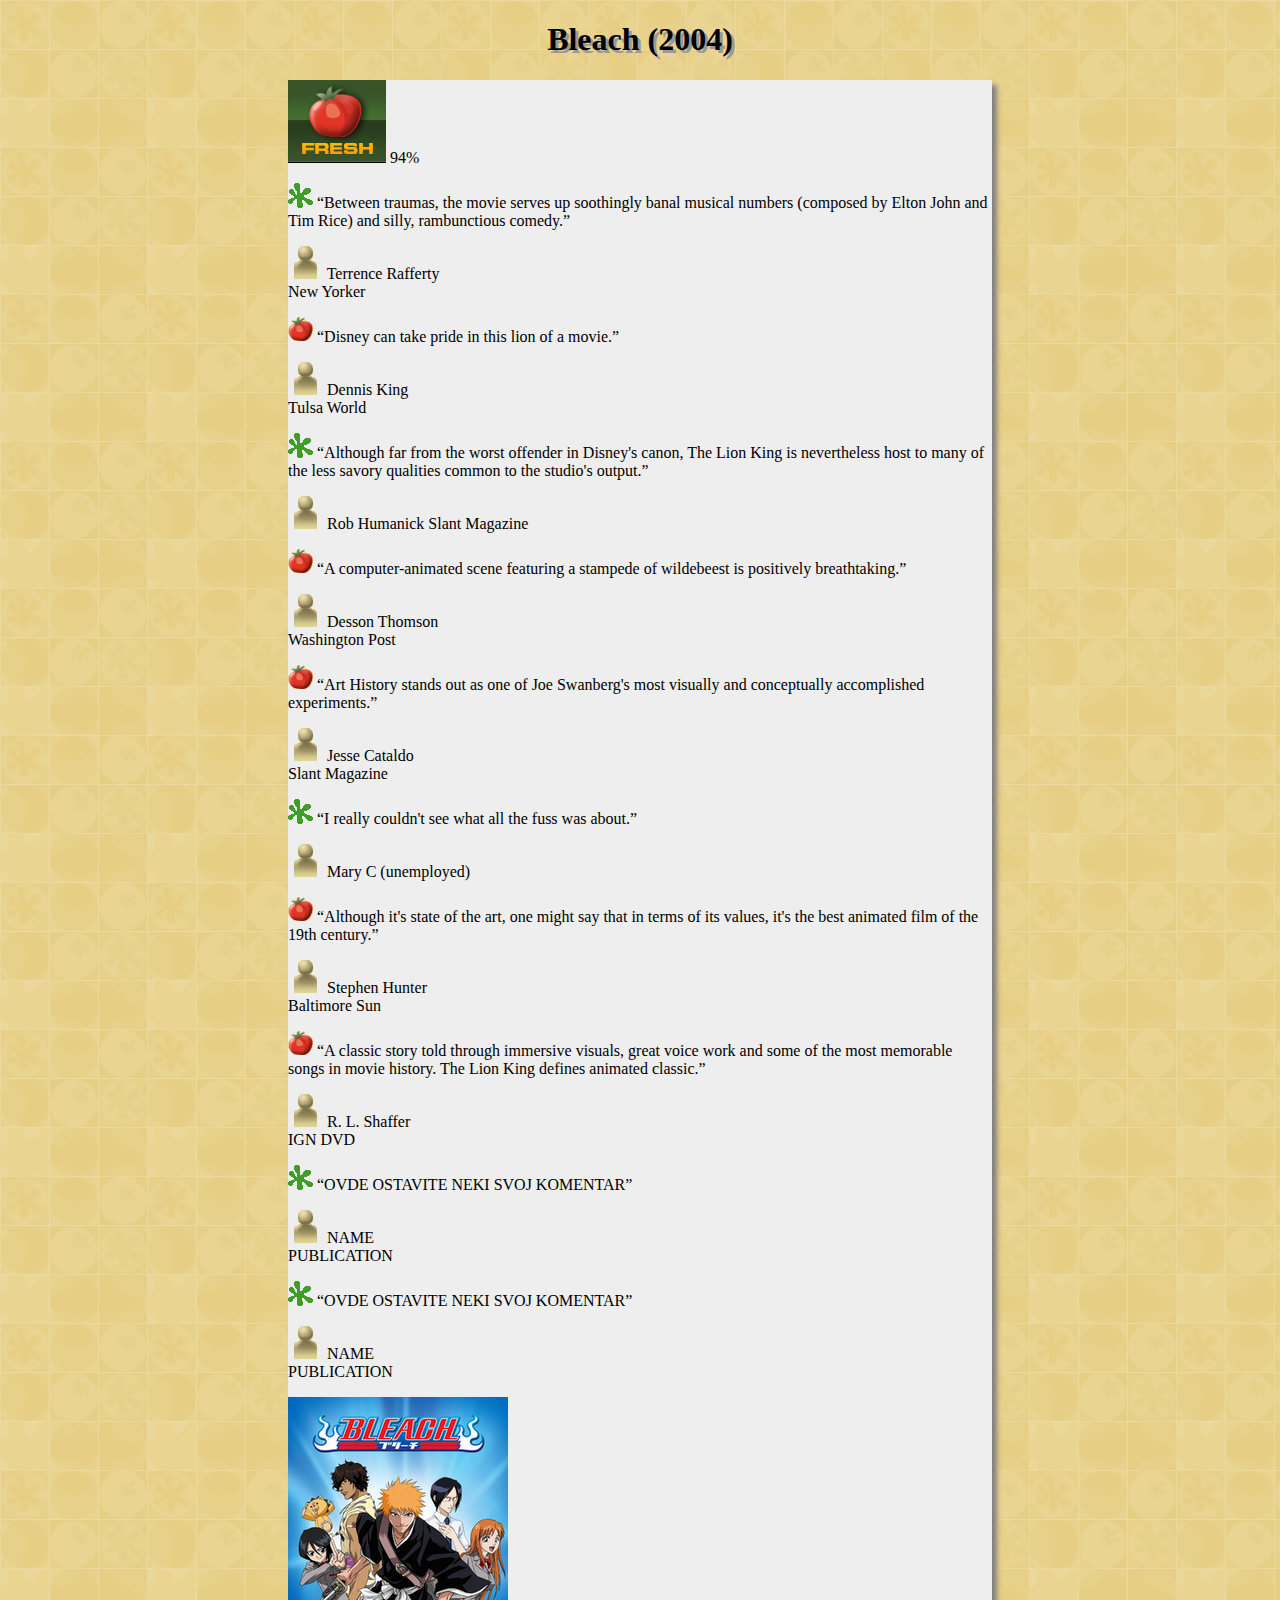
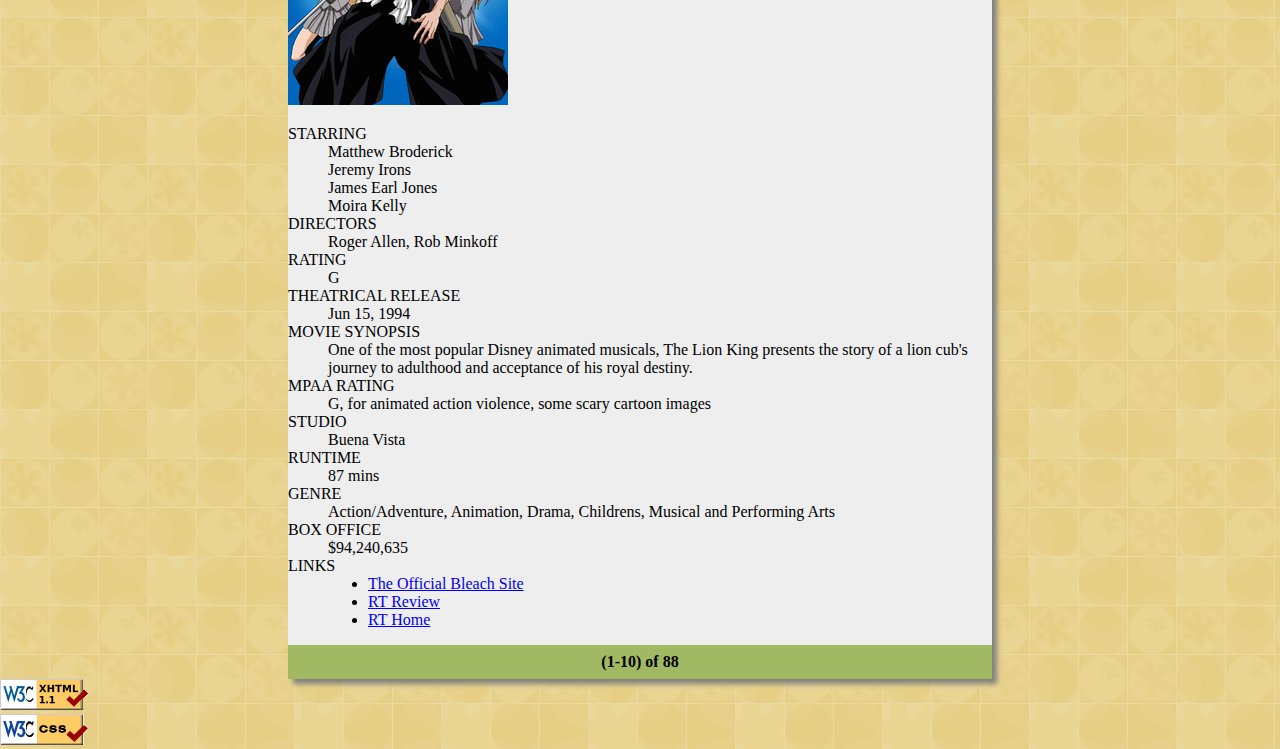
==== hw-1/movie_index.html @ 971058b5 "Glavna, centralna sekcija stranice, boje, footer" ====
<!DOCTYPE html>
<html>
<!--
	Domaci 1 (PIA 2020)
	-->

<head>
  <title>PIA HW - Movie review</title>
  <meta name="author" content="Željko Popović" />
  <meta charset="utf-8" />
  <meta name="description" content="HTML/CSS homework assignment." />
  <meta name="keywords" content="pia, web programming, html, css" />
  <link rel="stylesheet" href="movie.css">  <!-- Link do .css fajla -->

</head>

<body>

  <div class="heading">
      <h1 style="font-family: Georgia; font-size: 24pt; font-style: bold; text-shadow: 3px 3px #999999;">Bleach (2004)</h1>
  </div>

  <div class="center">
      <img src="images/freshbig.png" alt="Rotten" />
      <span>94%</span>

      <p class="quotebubble">
        <img src="images/rotten.gif" alt="Rotten" />
        <q>Between traumas, the movie serves up soothingly banal musical numbers
          (composed by Elton John and Tim Rice) and silly, rambunctious comedy.</q>
      </p>
      <p>
        <img src="images/critic.gif" alt="Critic" />
        Terrence Rafferty <br />
        <span class="publication">New Yorker</span>
      </p>

      <p class="quotebubble">
        <img src="images/fresh.gif" alt="Fresh" />
        <q>Disney can take pride in this lion of a movie.</q>
      </p>
      <p>
        <img src="images/critic.gif" alt="Critic" />
        Dennis King <br />
        <span class="publication">Tulsa World</span>
      </p>

      <p class="quotebubble">
        <img src="images/rotten.gif" alt="Rotten" />
        <q>Although far from the worst offender in Disney's canon, The Lion King
          is nevertheless host to many of the less savory qualities common to the
          studio's output.</q>
      </p>
      <p>
        <img src="images/critic.gif" alt="Critic" />
        Rob Humanick
        <span class="publication">Slant Magazine</span>
      </p>

      <p class="quotebubble">
        <img src="images/fresh.gif" alt="Fresh" />
        <q>A computer-animated scene featuring a stampede of wildebeest is
          positively breathtaking.</q>
      </p>
      <p>
        <img src="images/critic.gif" alt="Critic" />
        Desson Thomson <br />
        <span class="publication">Washington Post</span>
      </p>

      <p class="quotebubble">
        <img src="images/fresh.gif" alt="Fresh" />
        <q>Art History stands out as one of Joe Swanberg's most visually and
          conceptually accomplished experiments.</q>
      </p>
      <p>
        <img src="images/critic.gif" alt="Critic" />
        Jesse Cataldo <br />
        <span class="publication">Slant Magazine</span>
      </p>

      <p class="quotebubble">
        <img src="images/rotten.gif" alt="Rotten" />
        <q>I really couldn't see what all the fuss was about.</q>
      </p>
      <p>
        <img src="images/critic.gif" alt="Critic" />
        Mary C (unemployed)<br />
      </p>

      <p class="quotebubble">
        <img src="images/fresh.gif" alt="Fresh" />
        <q>Although it's state of the art, one might say that in terms of its
          values, it's the best animated film of the 19th century.</q>
      </p>
      <p>
        <img src="images/critic.gif" alt="Critic" />
        Stephen Hunter <br />
        <span class="publication">Baltimore Sun</span>
      </p>

      <p class="quotebubble">
        <img src="images/fresh.gif" alt="Fresh" />
        <q>A classic story told through immersive visuals, great voice work and
          some of the most memorable songs in movie history. The Lion King defines
          animated classic.</q>
      </p>

      <p>
        <img src="images/critic.gif" alt="Critic" />
        R. L. Shaffer <br />
        <span class="publication">IGN DVD</span>
      </p>

      <p class="quotebubble">
        <img src="images/rotten.gif" alt="Rotten" />
        <q>OVDE OSTAVITE NEKI SVOJ KOMENTAR</q>
      </p>
      <p>
        <img src="images/critic.gif" alt="Critic" />
        NAME <br />
        <span class="publication">PUBLICATION</span>
      </p>

      <p class="quotebubble">
        <img src="images/rotten.gif" alt="Rotten" />
        <q>OVDE OSTAVITE NEKI SVOJ KOMENTAR</q>
      </p>
      <p>
        <img src="images/critic.gif" alt="Critic" />
        NAME <br />
        <span class="publication">PUBLICATION</span>
      </p>

      <!-- sekcija sa informacijama: desna kolona. -->
      <img src="images/bleach.png" alt="general overview" />   <!-- Slika crtanog filma -->
      <dl>
        <dt>STARRING</dt>
        <dd>
          Matthew Broderick <br />
          Jeremy Irons <br />
          James Earl Jones <br />
          Moira Kelly
        </dd>

        <dt>DIRECTORS</dt>
        <dd>Roger Allen, Rob Minkoff</dd>

        <dt>RATING</dt>
        <dd>G</dd>

        <dt>THEATRICAL RELEASE</dt>
        <dd>Jun 15, 1994</dd>

        <dt>MOVIE SYNOPSIS</dt>
        <dd>
          One of the most popular Disney animated musicals, The Lion King presents
          the story of a lion cub's journey to adulthood and acceptance of his
          royal destiny.
        </dd>

        <dt>MPAA RATING</dt>
        <dd>G, for animated action violence, some scary cartoon images</dd>

        <dt>STUDIO</dt>
        <dd>Buena Vista</dd>

        <dt>RUNTIME</dt>
        <dd>87 mins</dd>

        <dt>GENRE</dt>
        <dd>
          Action/Adventure, Animation, Drama, Childrens, Musical and Performing
          Arts
        </dd>

        <dt>BOX OFFICE</dt>
        <dd>$94,240,635</dd>

        <dt>LINKS</dt>
        <dd>
          <ul>
            <li>
              <a href="https://www.viz.com/bleach/">The Official Bleach Site</a>
            </li>
            <li>
              <a href="https://www.rottentomatoes.com/tv/bleach/">RT Review</a>
            </li>
            <li><a href="http://www.rottentomatoes.com/">RT Home</a></li>
          </ul>
        </dd>
      </dl>

      <footer style="background-color: #A2B964; padding: 0.5em; text-align: center; font-weight: bold;">(1-10) of 88</footer>
  </div>

  <div id="w3c">
    <a href="images/validate-html.php"><img src="images/w3c-html.png" alt="Valid HTML5" /></a><br />
    <a href="images/validate-css.php"><img src="images/w3c-css.png" alt="Valid CSS" /></a>
  </div>
</body>

</html>
---- hw-1/movie.css ----
body{
	background-image: url('images/background.png'); 
	margin:0; 
	padding:0;
}

.heading{
	text-align: center;
}

.center{
	width:55%;
	margin:auto;
	box-shadow: 5px 5px 5px grey;
	background-color: #EEEEEE;
}
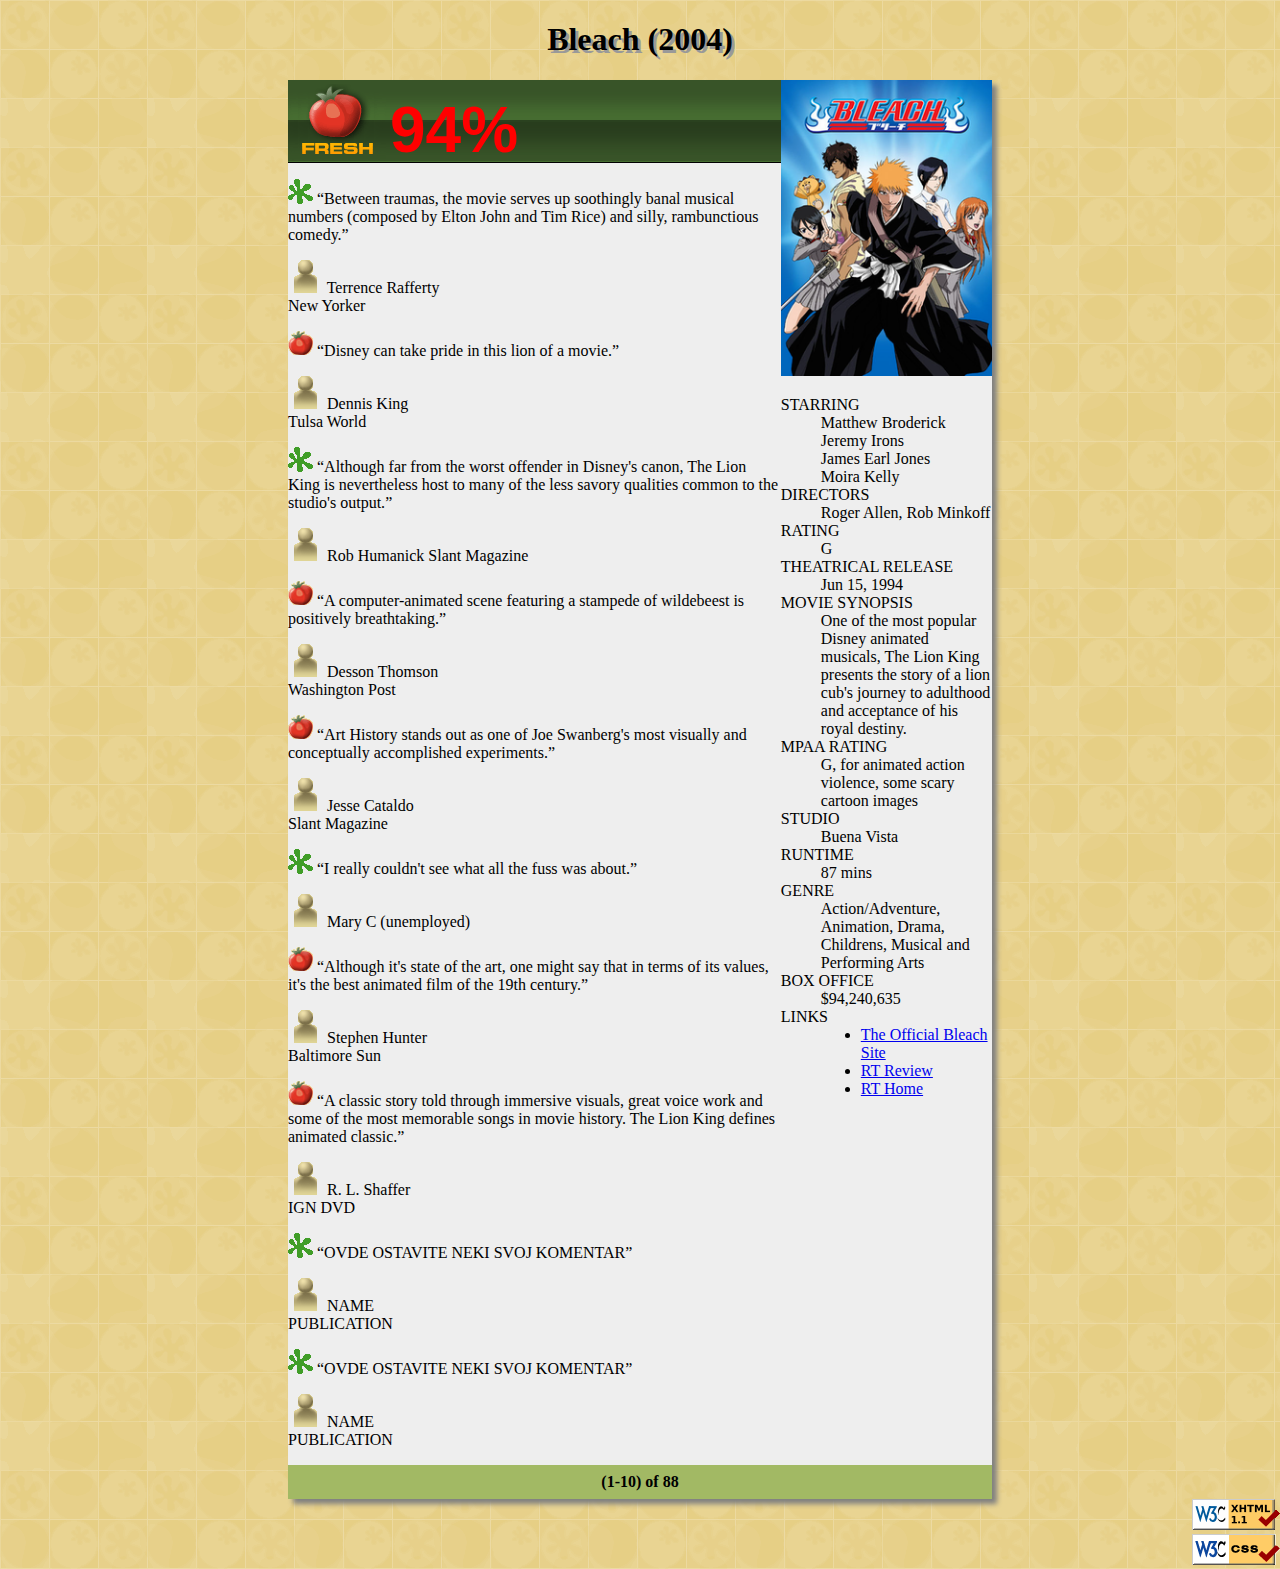
==== commit 84cb9273: "Centralna sekcija podeljenja u dve kolone, sredjen header" ====
--- a/hw-1/movie_index.html
+++ b/hw-1/movie_index.html
@@ -21,177 +21,189 @@
   </div>
 
   <div class="center">
-      <img src="images/freshbig.png" alt="Rotten" />
-      <span>94%</span>
-
-      <p class="quotebubble">
-        <img src="images/rotten.gif" alt="Rotten" />
-        <q>Between traumas, the movie serves up soothingly banal musical numbers
-          (composed by Elton John and Tim Rice) and silly, rambunctious comedy.</q>
-      </p>
-      <p>
-        <img src="images/critic.gif" alt="Critic" />
-        Terrence Rafferty <br />
-        <span class="publication">New Yorker</span>
-      </p>
-
-      <p class="quotebubble">
-        <img src="images/fresh.gif" alt="Fresh" />
-        <q>Disney can take pride in this lion of a movie.</q>
-      </p>
-      <p>
-        <img src="images/critic.gif" alt="Critic" />
-        Dennis King <br />
-        <span class="publication">Tulsa World</span>
-      </p>
-
-      <p class="quotebubble">
-        <img src="images/rotten.gif" alt="Rotten" />
-        <q>Although far from the worst offender in Disney's canon, The Lion King
-          is nevertheless host to many of the less savory qualities common to the
-          studio's output.</q>
-      </p>
-      <p>
-        <img src="images/critic.gif" alt="Critic" />
-        Rob Humanick
-        <span class="publication">Slant Magazine</span>
-      </p>
-
-      <p class="quotebubble">
-        <img src="images/fresh.gif" alt="Fresh" />
-        <q>A computer-animated scene featuring a stampede of wildebeest is
-          positively breathtaking.</q>
-      </p>
-      <p>
-        <img src="images/critic.gif" alt="Critic" />
-        Desson Thomson <br />
-        <span class="publication">Washington Post</span>
-      </p>
-
-      <p class="quotebubble">
-        <img src="images/fresh.gif" alt="Fresh" />
-        <q>Art History stands out as one of Joe Swanberg's most visually and
-          conceptually accomplished experiments.</q>
-      </p>
-      <p>
-        <img src="images/critic.gif" alt="Critic" />
-        Jesse Cataldo <br />
-        <span class="publication">Slant Magazine</span>
-      </p>
-
-      <p class="quotebubble">
-        <img src="images/rotten.gif" alt="Rotten" />
-        <q>I really couldn't see what all the fuss was about.</q>
-      </p>
-      <p>
-        <img src="images/critic.gif" alt="Critic" />
-        Mary C (unemployed)<br />
-      </p>
-
-      <p class="quotebubble">
-        <img src="images/fresh.gif" alt="Fresh" />
-        <q>Although it's state of the art, one might say that in terms of its
-          values, it's the best animated film of the 19th century.</q>
-      </p>
-      <p>
-        <img src="images/critic.gif" alt="Critic" />
-        Stephen Hunter <br />
-        <span class="publication">Baltimore Sun</span>
-      </p>
-
-      <p class="quotebubble">
-        <img src="images/fresh.gif" alt="Fresh" />
-        <q>A classic story told through immersive visuals, great voice work and
-          some of the most memorable songs in movie history. The Lion King defines
-          animated classic.</q>
-      </p>
-
-      <p>
-        <img src="images/critic.gif" alt="Critic" />
-        R. L. Shaffer <br />
-        <span class="publication">IGN DVD</span>
-      </p>
-
-      <p class="quotebubble">
-        <img src="images/rotten.gif" alt="Rotten" />
-        <q>OVDE OSTAVITE NEKI SVOJ KOMENTAR</q>
-      </p>
-      <p>
-        <img src="images/critic.gif" alt="Critic" />
-        NAME <br />
-        <span class="publication">PUBLICATION</span>
-      </p>
-
-      <p class="quotebubble">
-        <img src="images/rotten.gif" alt="Rotten" />
-        <q>OVDE OSTAVITE NEKI SVOJ KOMENTAR</q>
-      </p>
-      <p>
-        <img src="images/critic.gif" alt="Critic" />
-        NAME <br />
-        <span class="publication">PUBLICATION</span>
-      </p>
-
-      <!-- sekcija sa informacijama: desna kolona. -->
-      <img src="images/bleach.png" alt="general overview" />   <!-- Slika crtanog filma -->
-      <dl>
-        <dt>STARRING</dt>
-        <dd>
-          Matthew Broderick <br />
-          Jeremy Irons <br />
-          James Earl Jones <br />
-          Moira Kelly
-        </dd>
-
-        <dt>DIRECTORS</dt>
-        <dd>Roger Allen, Rob Minkoff</dd>
-
-        <dt>RATING</dt>
-        <dd>G</dd>
-
-        <dt>THEATRICAL RELEASE</dt>
-        <dd>Jun 15, 1994</dd>
-
-        <dt>MOVIE SYNOPSIS</dt>
-        <dd>
-          One of the most popular Disney animated musicals, The Lion King presents
-          the story of a lion cub's journey to adulthood and acceptance of his
-          royal destiny.
-        </dd>
-
-        <dt>MPAA RATING</dt>
-        <dd>G, for animated action violence, some scary cartoon images</dd>
-
-        <dt>STUDIO</dt>
-        <dd>Buena Vista</dd>
-
-        <dt>RUNTIME</dt>
-        <dd>87 mins</dd>
-
-        <dt>GENRE</dt>
-        <dd>
-          Action/Adventure, Animation, Drama, Childrens, Musical and Performing
-          Arts
-        </dd>
-
-        <dt>BOX OFFICE</dt>
-        <dd>$94,240,635</dd>
-
-        <dt>LINKS</dt>
-        <dd>
-          <ul>
-            <li>
-              <a href="https://www.viz.com/bleach/">The Official Bleach Site</a>
-            </li>
-            <li>
-              <a href="https://www.rottentomatoes.com/tv/bleach/">RT Review</a>
-            </li>
-            <li><a href="http://www.rottentomatoes.com/">RT Home</a></li>
-          </ul>
-        </dd>
-      </dl>
-
-      <footer style="background-color: #A2B964; padding: 0.5em; text-align: center; font-weight: bold;">(1-10) of 88</footer>
+      <div class="left">
+          <div class="header">
+
+              <img src="images/freshbig.png" alt="Rotten" />
+              <span class="grade">94%</span>
+              
+          </div>
+
+
+          <p class="quotebubble">
+            <img src="images/rotten.gif" alt="Rotten" />
+            <q>Between traumas, the movie serves up soothingly banal musical numbers
+              (composed by Elton John and Tim Rice) and silly, rambunctious comedy.</q>
+          </p>
+          <p>
+            <img src="images/critic.gif" alt="Critic" />
+            Terrence Rafferty <br />
+            <span class="publication">New Yorker</span>
+          </p>
+
+          <p class="quotebubble">
+            <img src="images/fresh.gif" alt="Fresh" />
+            <q>Disney can take pride in this lion of a movie.</q>
+          </p>
+          <p>
+            <img src="images/critic.gif" alt="Critic" />
+            Dennis King <br />
+            <span class="publication">Tulsa World</span>
+          </p>
+
+          <p class="quotebubble">
+            <img src="images/rotten.gif" alt="Rotten" />
+            <q>Although far from the worst offender in Disney's canon, The Lion King
+              is nevertheless host to many of the less savory qualities common to the
+              studio's output.</q>
+          </p>
+          <p>
+            <img src="images/critic.gif" alt="Critic" />
+            Rob Humanick
+            <span class="publication">Slant Magazine</span>
+          </p>
+
+          <p class="quotebubble">
+            <img src="images/fresh.gif" alt="Fresh" />
+            <q>A computer-animated scene featuring a stampede of wildebeest is
+              positively breathtaking.</q>
+          </p>
+          <p>
+            <img src="images/critic.gif" alt="Critic" />
+            Desson Thomson <br />
+            <span class="publication">Washington Post</span>
+          </p>
+
+          <p class="quotebubble">
+            <img src="images/fresh.gif" alt="Fresh" />
+            <q>Art History stands out as one of Joe Swanberg's most visually and
+              conceptually accomplished experiments.</q>
+          </p>
+          <p>
+            <img src="images/critic.gif" alt="Critic" />
+            Jesse Cataldo <br />
+            <span class="publication">Slant Magazine</span>
+          </p>
+
+          <p class="quotebubble">
+            <img src="images/rotten.gif" alt="Rotten" />
+            <q>I really couldn't see what all the fuss was about.</q>
+          </p>
+          <p>
+            <img src="images/critic.gif" alt="Critic" />
+            Mary C (unemployed)<br />
+          </p>
+
+          <p class="quotebubble">
+            <img src="images/fresh.gif" alt="Fresh" />
+            <q>Although it's state of the art, one might say that in terms of its
+              values, it's the best animated film of the 19th century.</q>
+          </p>
+          <p>
+            <img src="images/critic.gif" alt="Critic" />
+            Stephen Hunter <br />
+            <span class="publication">Baltimore Sun</span>
+          </p>
+
+          <p class="quotebubble">
+            <img src="images/fresh.gif" alt="Fresh" />
+            <q>A classic story told through immersive visuals, great voice work and
+              some of the most memorable songs in movie history. The Lion King defines
+              animated classic.</q>
+          </p>
+
+          <p>
+            <img src="images/critic.gif" alt="Critic" />
+            R. L. Shaffer <br />
+            <span class="publication">IGN DVD</span>
+          </p>
+
+          <p class="quotebubble">
+            <img src="images/rotten.gif" alt="Rotten" />
+            <q>OVDE OSTAVITE NEKI SVOJ KOMENTAR</q>
+          </p>
+          <p>
+            <img src="images/critic.gif" alt="Critic" />
+            NAME <br />
+            <span class="publication">PUBLICATION</span>
+          </p>
+
+          <p class="quotebubble">
+            <img src="images/rotten.gif" alt="Rotten" />
+            <q>OVDE OSTAVITE NEKI SVOJ KOMENTAR</q>
+          </p>
+          <p>
+            <img src="images/critic.gif" alt="Critic" />
+            NAME <br />
+            <span class="publication">PUBLICATION</span>
+          </p>
+
+      </div>
+
+      
+          <!-- sekcija sa informacijama: desna kolona. -->
+      <div class="right">
+          <img class="bleach" src="images/bleach.png" alt="general overview">   <!-- Slika crtanog filma -->
+          <dl>
+            <dt>STARRING</dt>
+            <dd>
+              Matthew Broderick <br />
+              Jeremy Irons <br />
+              James Earl Jones <br />
+              Moira Kelly
+            </dd>
+
+            <dt>DIRECTORS</dt>
+            <dd>Roger Allen, Rob Minkoff</dd>
+
+            <dt>RATING</dt>
+            <dd>G</dd>
+
+            <dt>THEATRICAL RELEASE</dt>
+            <dd>Jun 15, 1994</dd>
+
+            <dt>MOVIE SYNOPSIS</dt>
+            <dd>
+              One of the most popular Disney animated musicals, The Lion King presents
+              the story of a lion cub's journey to adulthood and acceptance of his
+              royal destiny.
+            </dd>
+
+            <dt>MPAA RATING</dt>
+            <dd>G, for animated action violence, some scary cartoon images</dd>
+
+            <dt>STUDIO</dt>
+            <dd>Buena Vista</dd>
+
+            <dt>RUNTIME</dt>
+            <dd>87 mins</dd>
+
+            <dt>GENRE</dt>
+            <dd>
+              Action/Adventure, Animation, Drama, Childrens, Musical and Performing
+              Arts
+            </dd>
+
+            <dt>BOX OFFICE</dt>
+            <dd>$94,240,635</dd>
+
+            <dt>LINKS</dt>
+            <dd>
+              <ul>
+                <li>
+                  <a href="https://www.viz.com/bleach/">The Official Bleach Site</a>
+                </li>
+                <li>
+                  <a href="https://www.rottentomatoes.com/tv/bleach/">RT Review</a>
+                </li>
+                <li><a href="http://www.rottentomatoes.com/">RT Home</a></li>
+              </ul>
+            </dd>
+          </dl>
+      </div>
+
+      <footer>(1-10) of 88</footer>
+      
   </div>
 
   <div id="w3c">
--- a/hw-1/movie.css
+++ b/hw-1/movie.css
@@ -13,4 +13,49 @@
 	margin:auto;
 	box-shadow: 5px 5px 5px grey;
 	background-color: #EEEEEE;
+	display: table;
+	clear:both;
+}
+
+.header{
+
+	background-image: url('images/rbg.png');
+	margin-bottom: 1rem;
+	height: 83px;
+}
+
+.grade{
+	vertical-align: bottom;
+	color: red;
+	font-size: 48pt;
+	font-weight: bold;
+	font-family: Arial;
+	display: inline-flex;
+}
+
+.left{
+	float:left;
+	width:70%;
+}
+
+.right{
+	float: left;
+	width:30%;
+}
+
+#w3c{
+	clear:both;
+	text-align: right;
+}
+
+footer{
+	background-color: #A2B964;
+	padding: 0.5em;
+	text-align: center;
+	font-weight: bold;
+	clear:both;
+}
+
+.bleach{
+	width:100%;
 }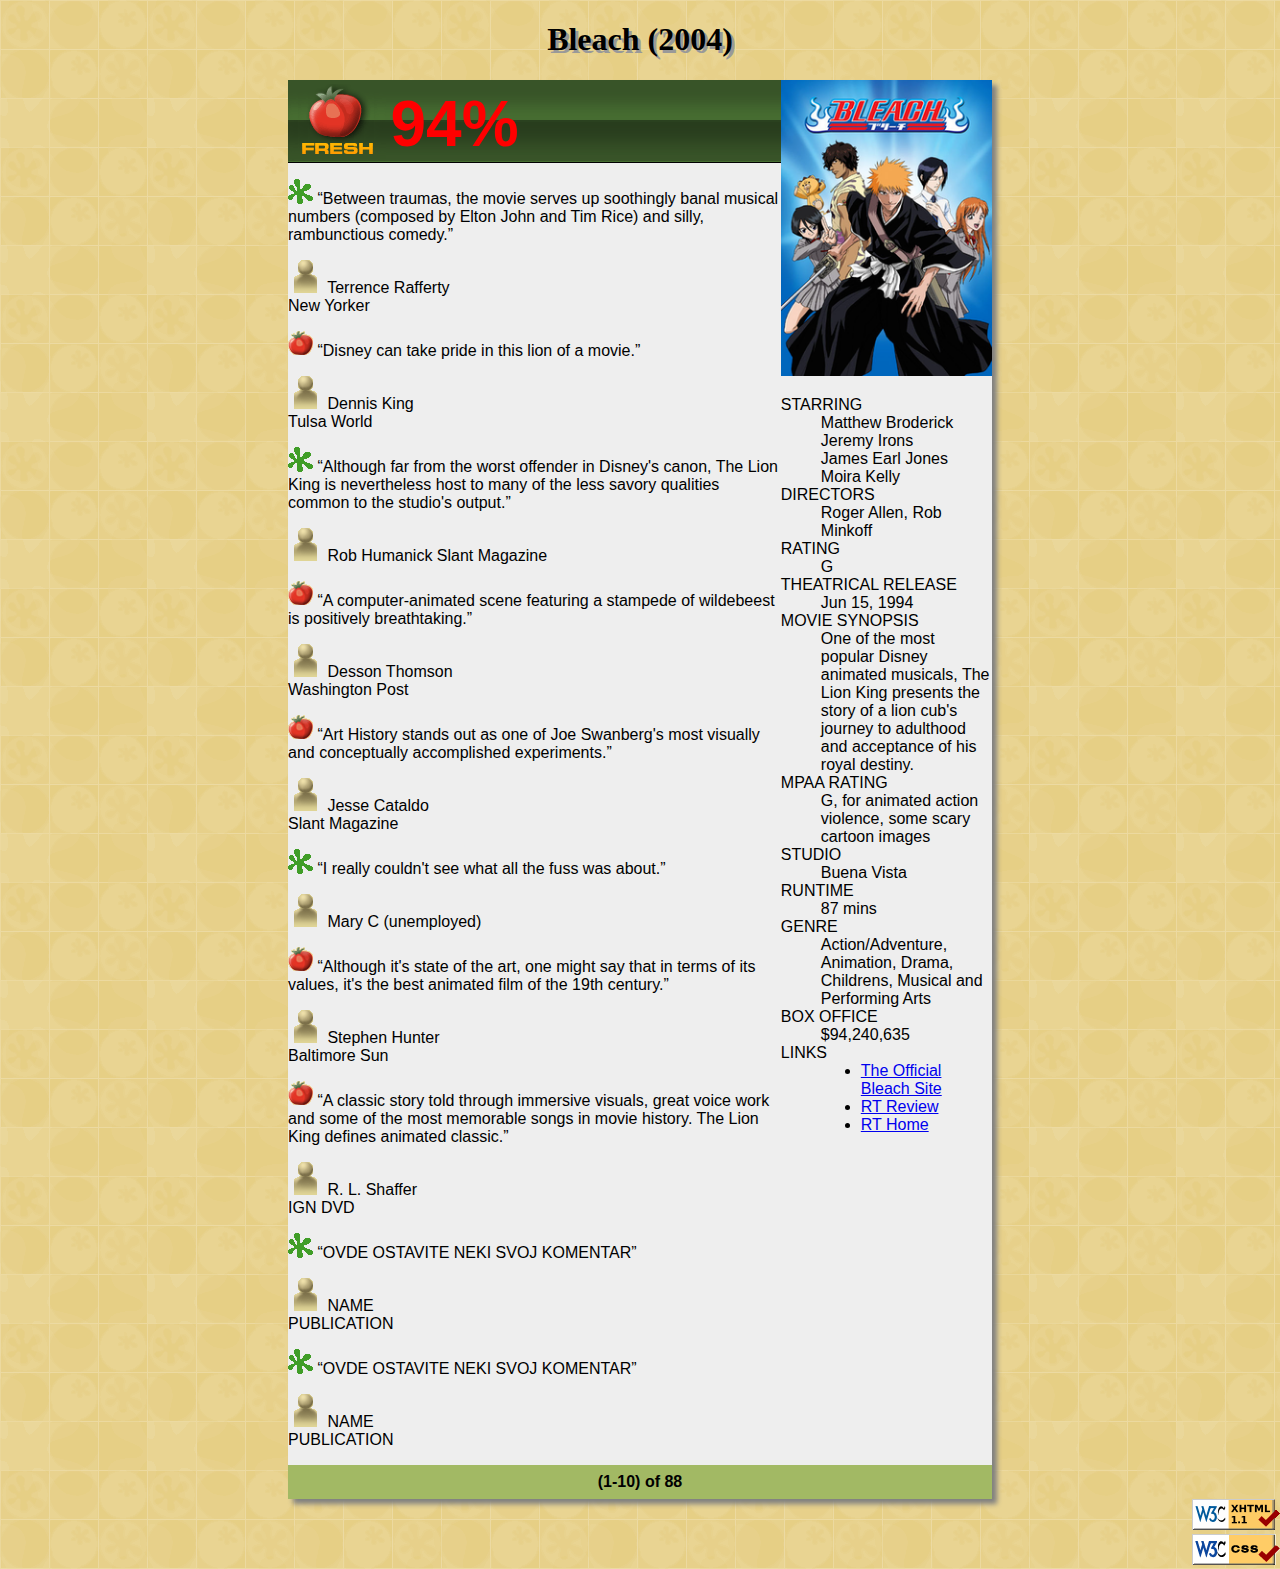
==== commit fd0b4891: "Font stranice i velicina fonta" ====
--- a/hw-1/movie_index.html
+++ b/hw-1/movie_index.html
@@ -21,7 +21,8 @@
   </div>
 
   <div class="center">
-      <div class="left">
+      <!-- Float layout, 2 kolone( 'left' i 'right' ) -->
+      <div class="left">  
           <div class="header">
 
               <img src="images/freshbig.png" alt="Rotten" />
--- a/hw-1/movie.css
+++ b/hw-1/movie.css
@@ -2,6 +2,8 @@
 	background-image: url('images/background.png'); 
 	margin:0; 
 	padding:0;
+	font-family: Helvetica;
+	font-size: 12pt;
 }
 
 .heading{
@@ -18,13 +20,14 @@
 }
 
 .header{
-
 	background-image: url('images/rbg.png');
 	margin-bottom: 1rem;
 	height: 83px;
+
 }
 
 .grade{
+	margin-bottom: 6px;
 	vertical-align: bottom;
 	color: red;
 	font-size: 48pt;
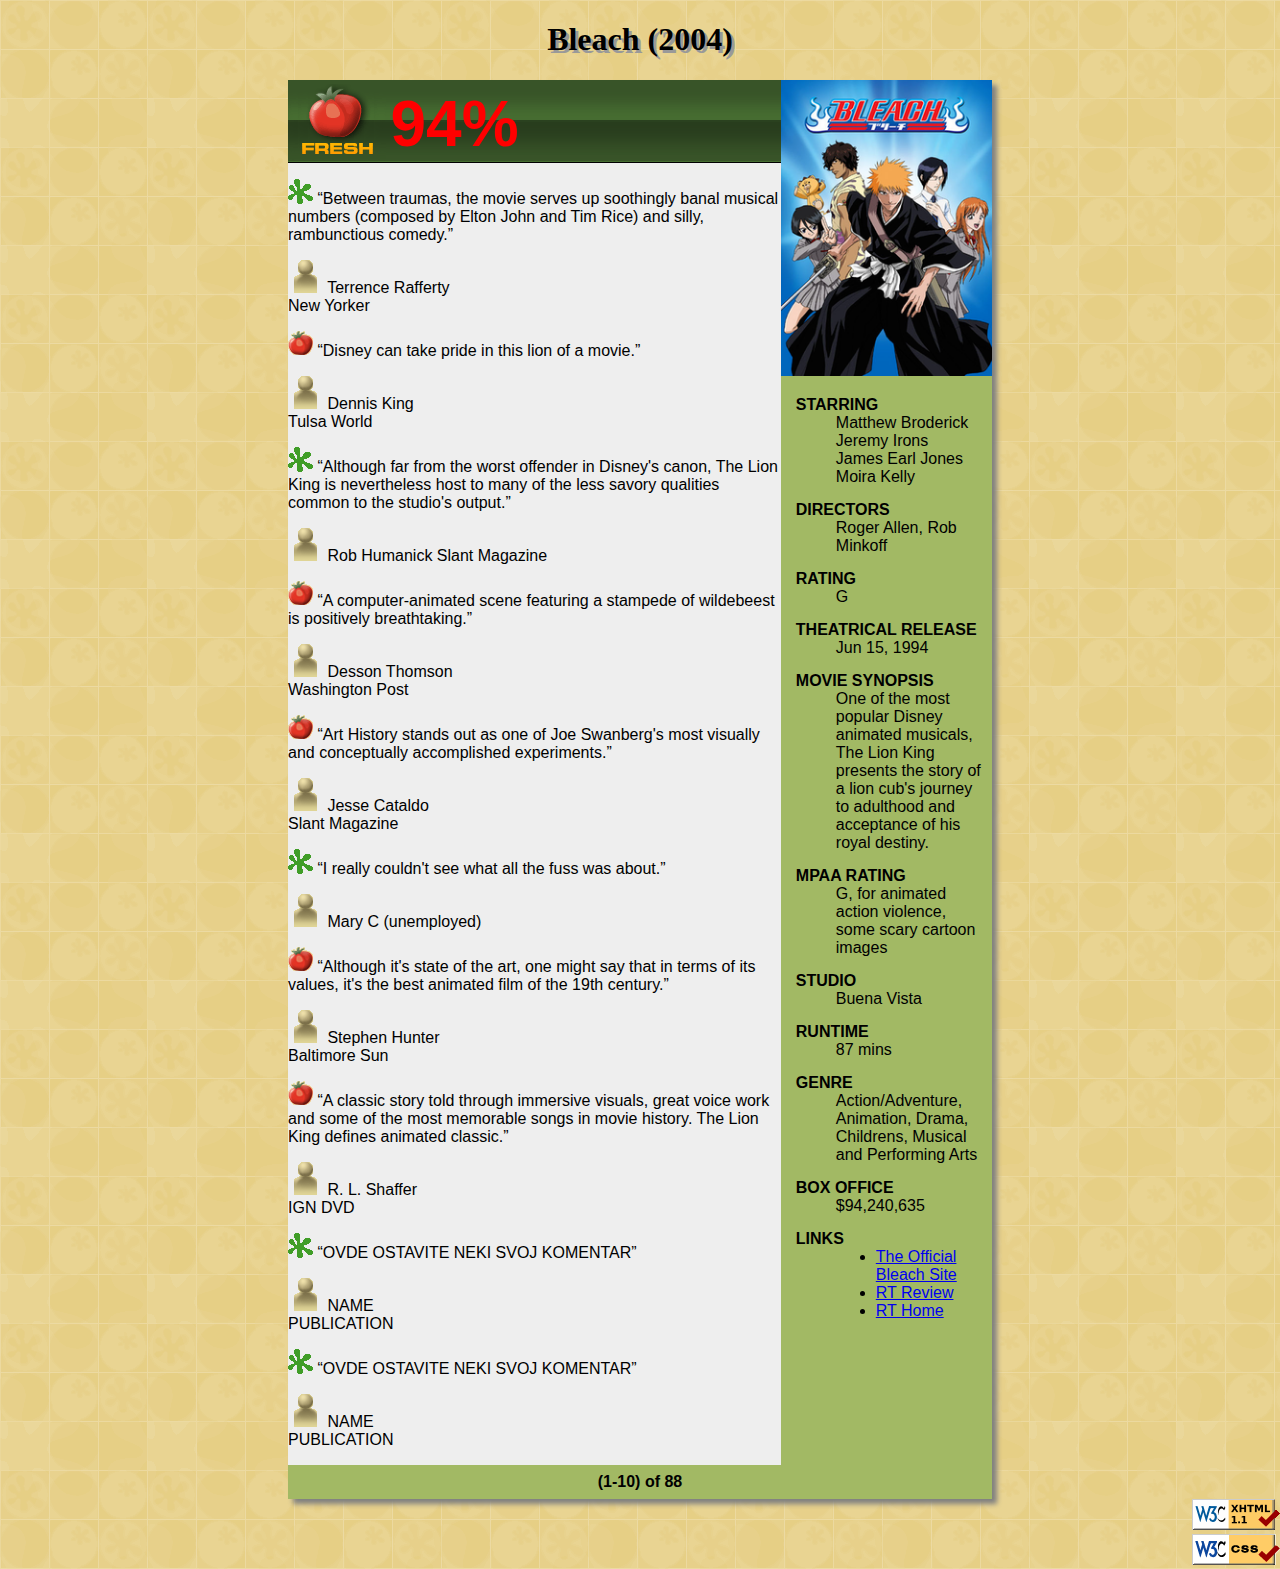
==== commit 2a5e7986: "Desna sekcija obojena, sredjen font i margine(padding)" ====
--- a/hw-1/movie_index.html
+++ b/hw-1/movie_index.html
@@ -145,6 +145,7 @@
           <!-- sekcija sa informacijama: desna kolona. -->
       <div class="right">
           <img class="bleach" src="images/bleach.png" alt="general overview">   <!-- Slika crtanog filma -->
+          <div class="textd">
           <dl>
             <dt>STARRING</dt>
             <dd>
@@ -201,6 +202,7 @@
               </ul>
             </dd>
           </dl>
+        </div>      
       </div>
 
       <footer>(1-10) of 88</footer>
--- a/hw-1/movie.css
+++ b/hw-1/movie.css
@@ -11,10 +11,10 @@
 }
 
 .center{
+	background-color: #A2B964;
 	width:55%;
 	margin:auto;
 	box-shadow: 5px 5px 5px grey;
-	background-color: #EEEEEE;
 	display: table;
 	clear:both;
 }
@@ -39,11 +39,14 @@
 .left{
 	float:left;
 	width:70%;
+	background-color: #EEEEEE;
 }
 
 .right{
 	float: left;
 	width:30%;
+
+
 }
 
 #w3c{
@@ -61,4 +64,18 @@
 
 .bleach{
 	width:100%;
+}
+
+.textd{
+	margin-top: 15px;
+	padding-left: 15px;
+	padding-right: 10px;
+	font-family: Helvetica;
+	font-size: 12pt;
+
+}
+
+dt{
+	font-weight: bold;
+	margin-top: 15px;
 }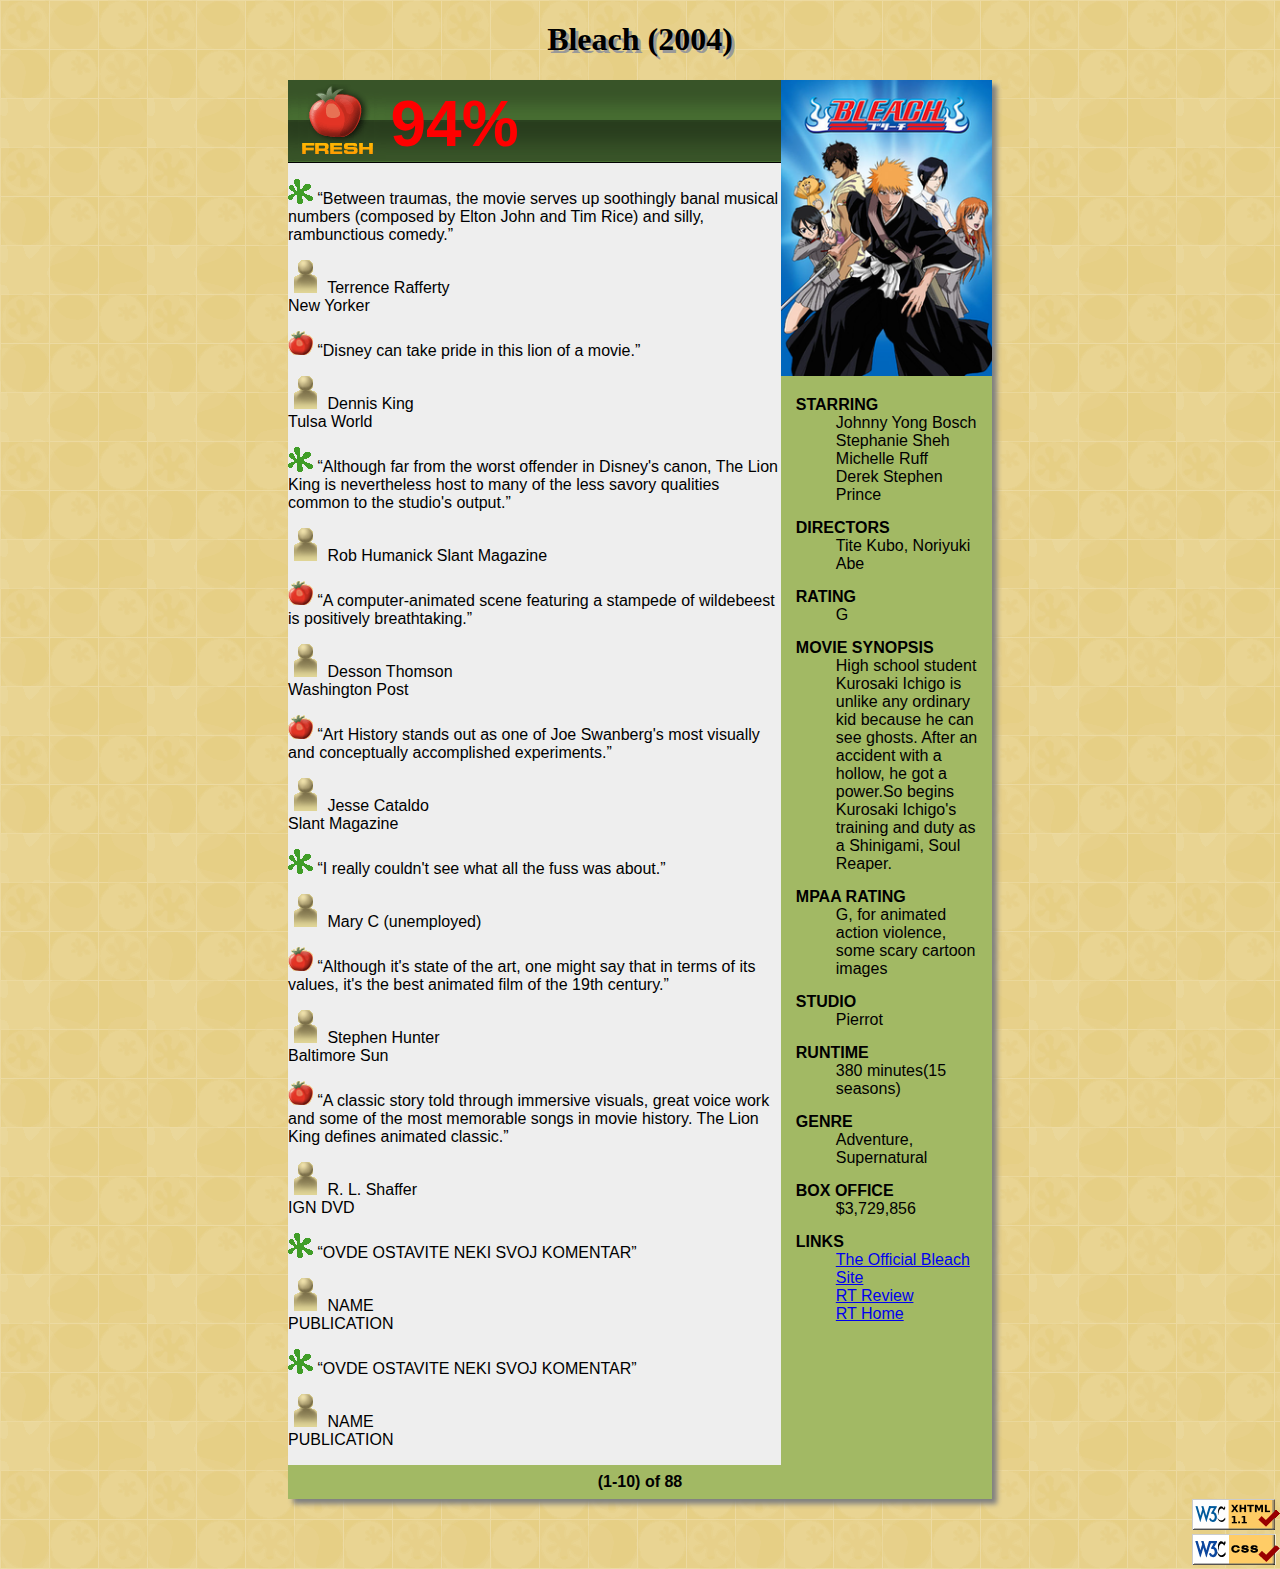
==== commit 16074f13: "Dodate uloge filma, urednici, zarada itd." ====
--- a/hw-1/movie_index.html
+++ b/hw-1/movie_index.html
@@ -149,45 +149,39 @@
           <dl>
             <dt>STARRING</dt>
             <dd>
-              Matthew Broderick <br />
-              Jeremy Irons <br />
-              James Earl Jones <br />
-              Moira Kelly
+              Johnny Yong Bosch <br />
+              Stephanie Sheh <br />
+              Michelle Ruff <br />
+              Derek Stephen Prince
             </dd>
 
             <dt>DIRECTORS</dt>
-            <dd>Roger Allen, Rob Minkoff</dd>
+            <dd>Tite Kubo, Noriyuki Abe</dd>
 
             <dt>RATING</dt>
             <dd>G</dd>
 
-            <dt>THEATRICAL RELEASE</dt>
-            <dd>Jun 15, 1994</dd>
-
             <dt>MOVIE SYNOPSIS</dt>
             <dd>
-              One of the most popular Disney animated musicals, The Lion King presents
-              the story of a lion cub's journey to adulthood and acceptance of his
-              royal destiny.
+              High school student Kurosaki Ichigo is unlike any ordinary kid because he can see ghosts. After an accident with a hollow, he got a power.So begins Kurosaki Ichigo's training and duty as a Shinigami, Soul Reaper.
             </dd>
 
             <dt>MPAA RATING</dt>
             <dd>G, for animated action violence, some scary cartoon images</dd>
 
             <dt>STUDIO</dt>
-            <dd>Buena Vista</dd>
+            <dd>Pierrot</dd>
 
             <dt>RUNTIME</dt>
-            <dd>87 mins</dd>
+            <dd>380 minutes(15 seasons)</dd>
 
             <dt>GENRE</dt>
             <dd>
-              Action/Adventure, Animation, Drama, Childrens, Musical and Performing
-              Arts
+               Adventure, ‎Supernatural
             </dd>
 
             <dt>BOX OFFICE</dt>
-            <dd>$94,240,635</dd>
+            <dd>$3,729,856</dd>
 
             <dt>LINKS</dt>
             <dd>
--- a/hw-1/movie.css
+++ b/hw-1/movie.css
@@ -78,4 +78,10 @@
 dt{
 	font-weight: bold;
 	margin-top: 15px;
+}
+
+ul{
+	list-style-type: none;
+	margin:0;
+	padding:0;
 }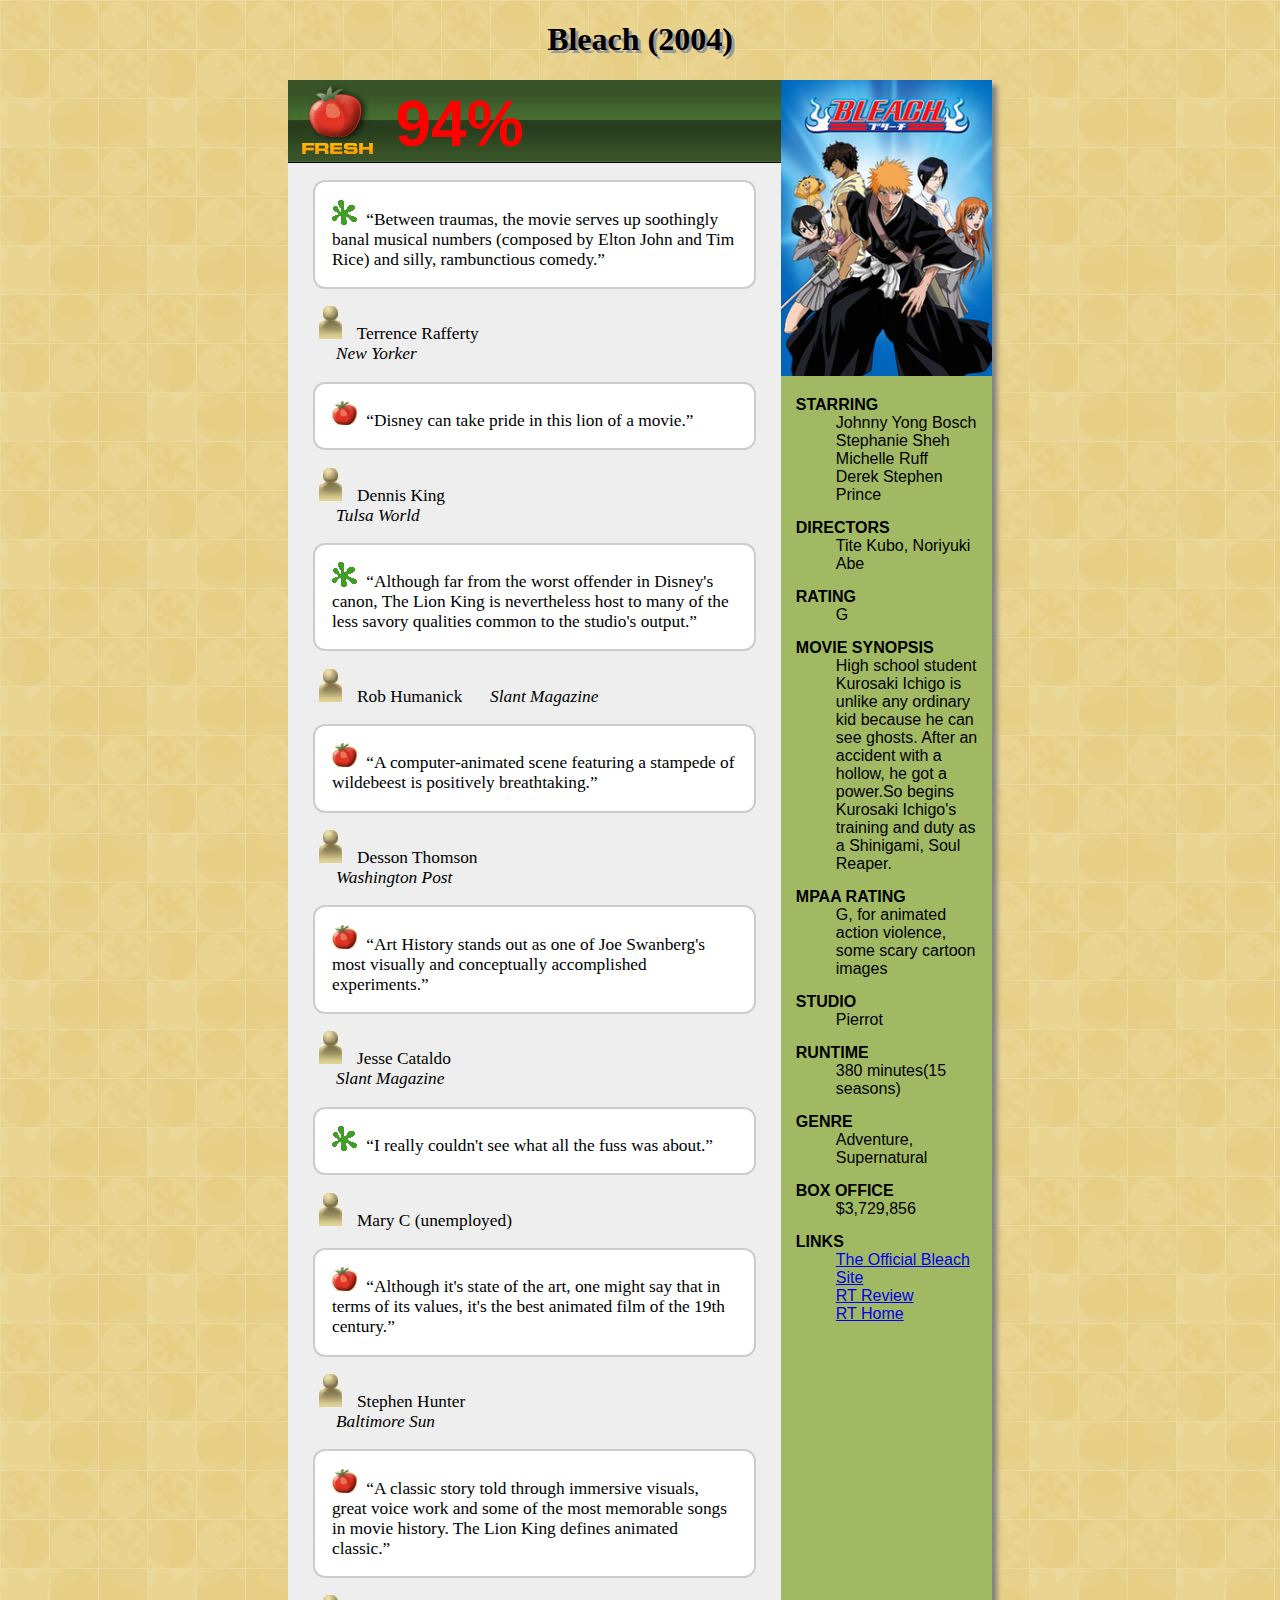
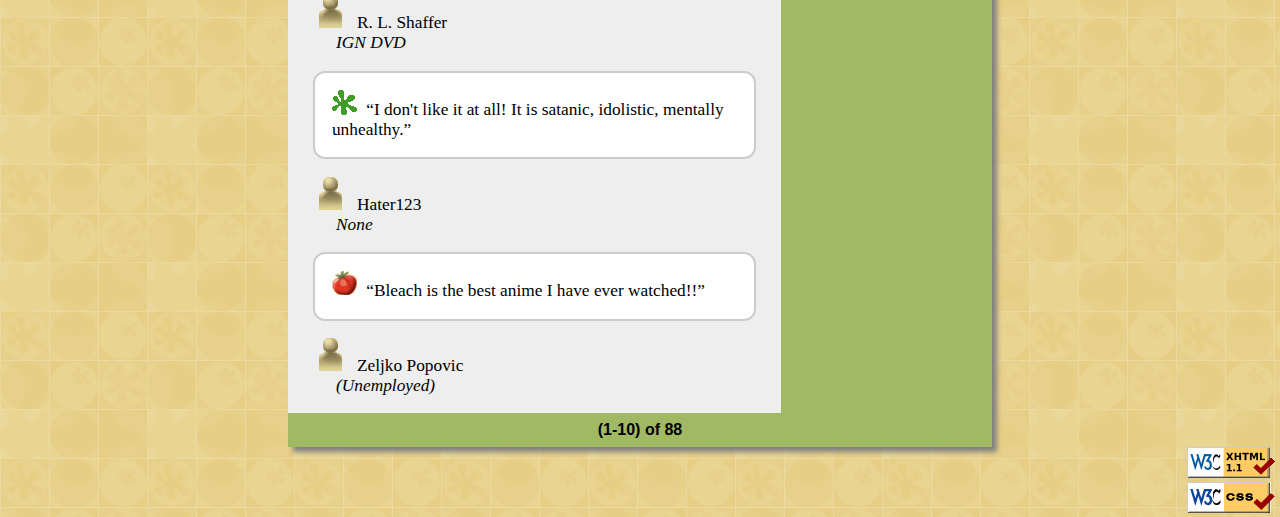
==== commit d2c4ecf6: "Uredjeni komentari i dizajn istih" ====
--- a/hw-1/movie_index.html
+++ b/hw-1/movie_index.html
@@ -121,22 +121,22 @@
 
           <p class="quotebubble">
             <img src="images/rotten.gif" alt="Rotten" />
-            <q>OVDE OSTAVITE NEKI SVOJ KOMENTAR</q>
-          </p>
-          <p>
-            <img src="images/critic.gif" alt="Critic" />
-            NAME <br />
-            <span class="publication">PUBLICATION</span>
-          </p>
-
-          <p class="quotebubble">
-            <img src="images/rotten.gif" alt="Rotten" />
-            <q>OVDE OSTAVITE NEKI SVOJ KOMENTAR</q>
-          </p>
-          <p>
-            <img src="images/critic.gif" alt="Critic" />
-            NAME <br />
-            <span class="publication">PUBLICATION</span>
+            <q>I don't like it at all! It is satanic, idolistic, mentally unhealthy.</q>
+          </p>
+          <p>
+            <img src="images/critic.gif" alt="Critic" />
+            Hater123 <br />
+            <span class="publication">None</span>
+          </p>
+
+          <p class="quotebubble">
+            <img src="images/fresh.gif" alt="Fresh" />
+            <q>Bleach is the best anime I have ever watched!!</q>
+          </p>
+          <p>
+            <img src="images/critic.gif" alt="Critic" />
+            Zeljko Popovic <br />
+            <span class="publication">(Unemployed)</span>
           </p>
 
       </div>
--- a/hw-1/movie.css
+++ b/hw-1/movie.css
@@ -84,4 +84,31 @@
 	list-style-type: none;
 	margin:0;
 	padding:0;
+}
+
+img{
+	margin-right: 5px;
+}
+
+.publication{
+	margin-left: 5%;
+	font-style: italic;
+}
+
+.quotebubble{
+	
+	font-family: Georgia;
+	margin-left: 5%;
+	margin-right: 5%;
+	background-color: #FFFFFF;
+	border: 2px solid #CCCCCC;
+	border-radius: 12px;
+	padding: 1em;
+
+}
+
+p{
+	font-family: Georgia;
+	font-size: 13pt;
+	margin-left: 5%;
 }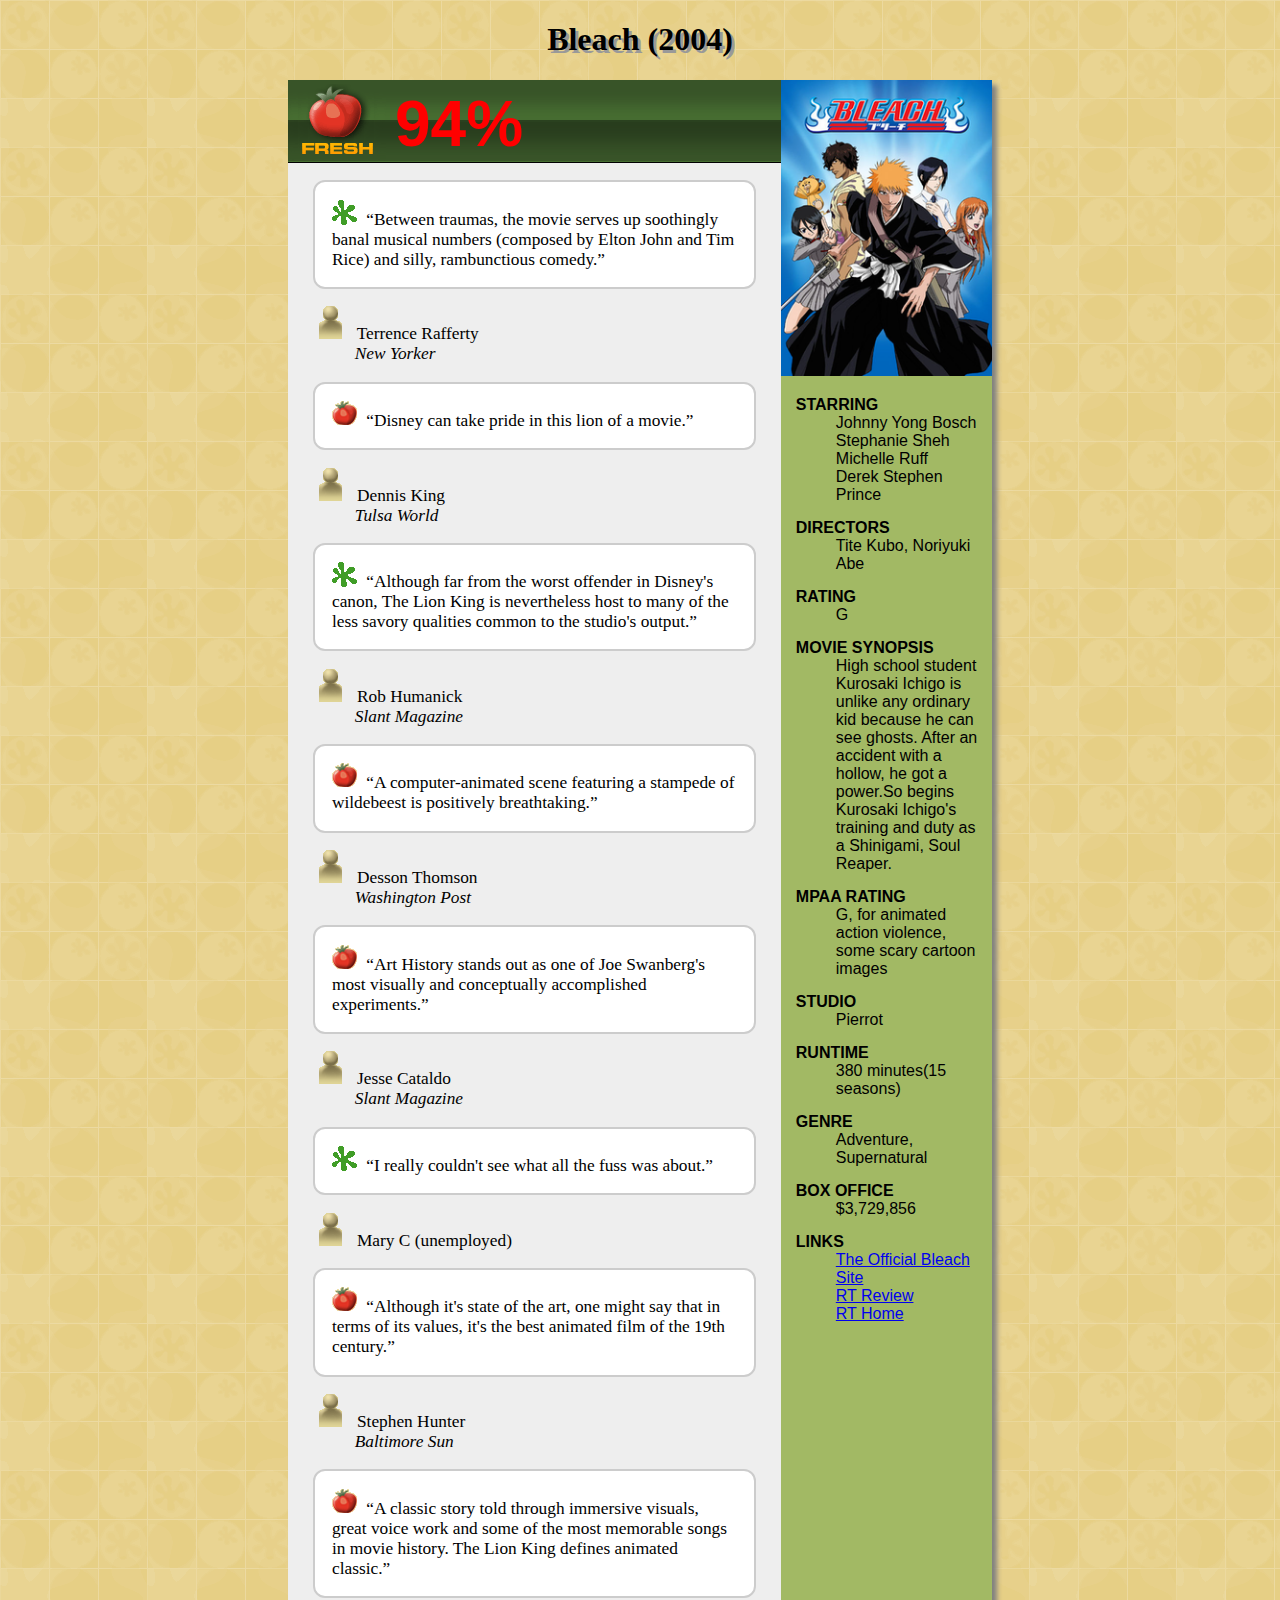
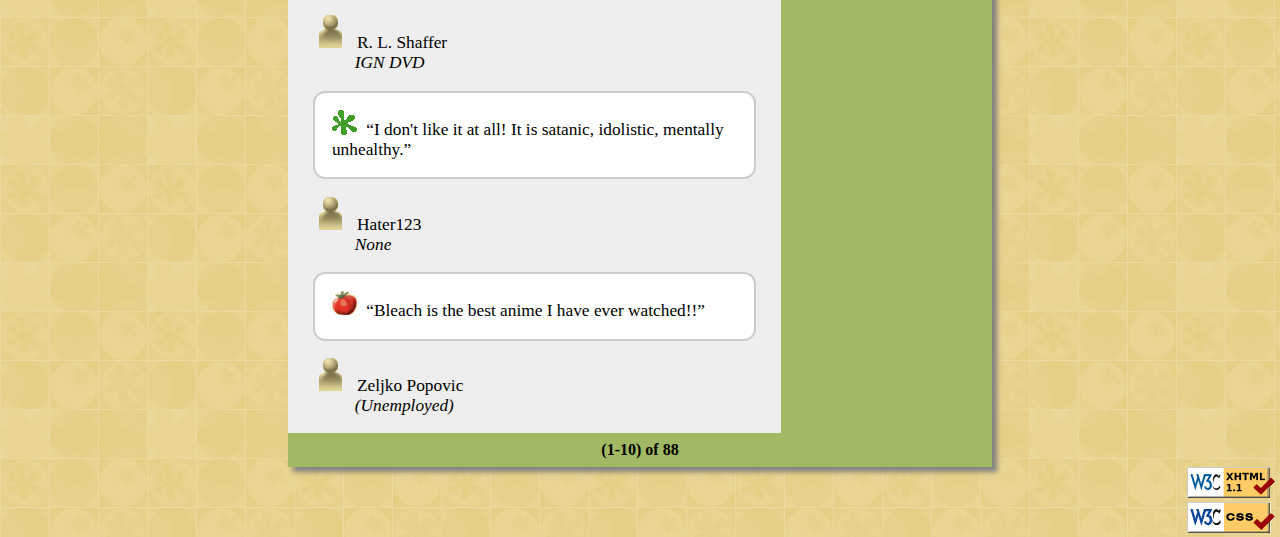
==== commit 6aff3abd: "Dodata jos neka objasnjenja(u komentarima), finese. Kraj." ====
--- a/hw-1/movie_index.html
+++ b/hw-1/movie_index.html
@@ -60,7 +60,7 @@
           </p>
           <p>
             <img src="images/critic.gif" alt="Critic" />
-            Rob Humanick
+            Rob Humanick <br />
             <span class="publication">Slant Magazine</span>
           </p>
 
@@ -131,7 +131,7 @@
 
           <p class="quotebubble">
             <img src="images/fresh.gif" alt="Fresh" />
-            <q>Bleach is the best anime I have ever watched!!</q>
+            <q>Bleach is the best anime I have ever watched!!</q> <!-- Promenjen komentar, jer nisam mogao smisliti dva negativna :) -->
           </p>
           <p>
             <img src="images/critic.gif" alt="Critic" />
--- a/hw-1/movie.css
+++ b/hw-1/movie.css
@@ -2,7 +2,7 @@
 	background-image: url('images/background.png'); 
 	margin:0; 
 	padding:0;
-	font-family: Helvetica;
+	font-family: Georgia;
 	font-size: 12pt;
 }
 
@@ -11,10 +11,13 @@
 }
 
 .center{
-	background-color: #A2B964;
+	background-color: #A2B964; /* Boja centra je boja cele sredisnje sekcije, sem footera, pa su preko nje 
+									dodate ostale boje. */
 	width:55%;
 	margin:auto;
-	box-shadow: 5px 5px 5px grey;
+	box-shadow: 5px 5px 5px grey;  /* U tekstu pise sivi okvir, pretpostavka: senka glavnog dela stranice. 
+										Pretpostavka izvedena iz slike primera. */
+
 	display: table;
 	clear:both;
 }
@@ -22,7 +25,8 @@
 .header{
 	background-image: url('images/rbg.png');
 	margin-bottom: 1rem;
-	height: 83px;
+	height: 83px;  /* Baner se nije lepo prikazivao, pa sam na osnovu slike koja predstavlja baner(rgb.png),
+					postavio konkretno definisanu visinu. */
 
 }
 
@@ -76,7 +80,7 @@
 }
 
 dt{
-	font-weight: bold;
+	font-weight: bold; /* Boldovani samo naslovi, zbog slike primera */
 	margin-top: 15px;
 }
 
@@ -91,7 +95,9 @@
 }
 
 .publication{
-	margin-left: 5%;
+	
+	margin-left: 9%; /* Konkretno definisana vrednost, radi manjeg koplikovanja koda. 
+						P.S. Uradjeno na kraju. */
 	font-style: italic;
 }
 
@@ -110,5 +116,5 @@
 p{
 	font-family: Georgia;
 	font-size: 13pt;
-	margin-left: 5%;
+	margin-left: 5%; 
 }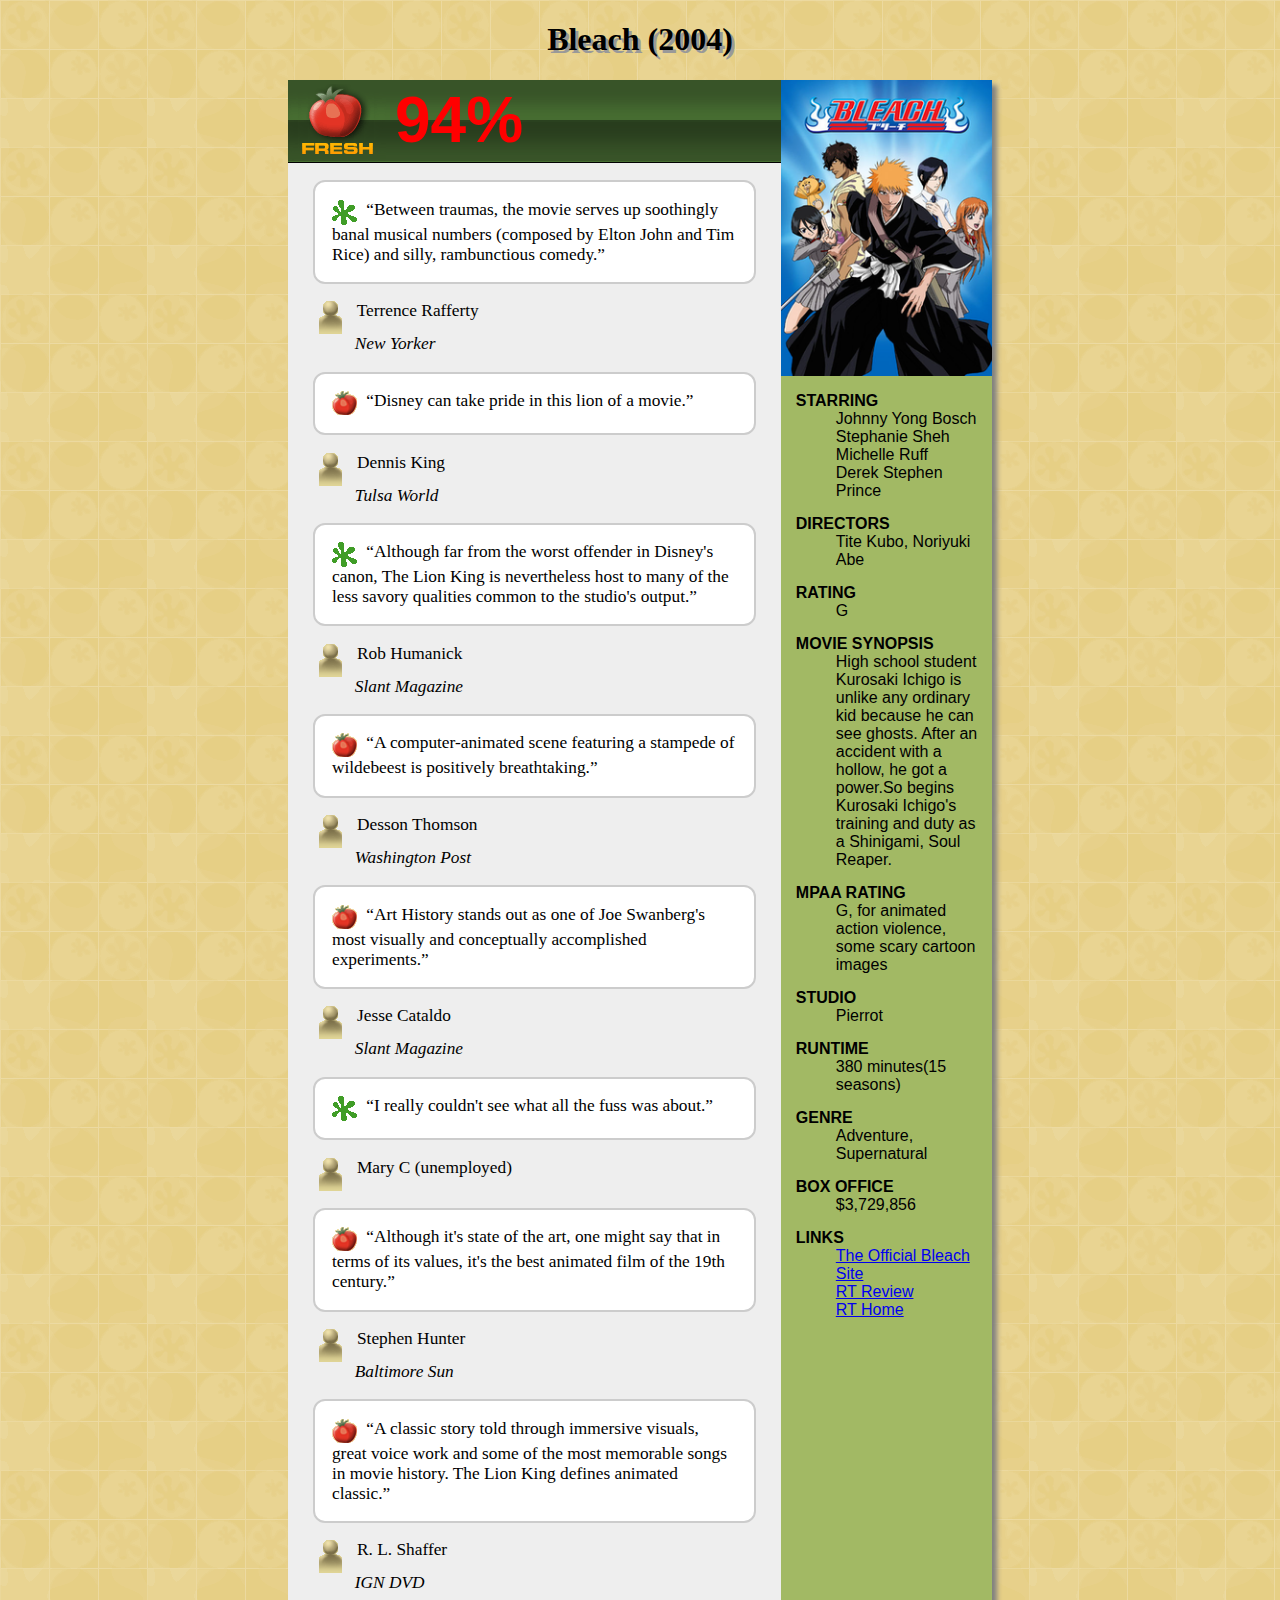
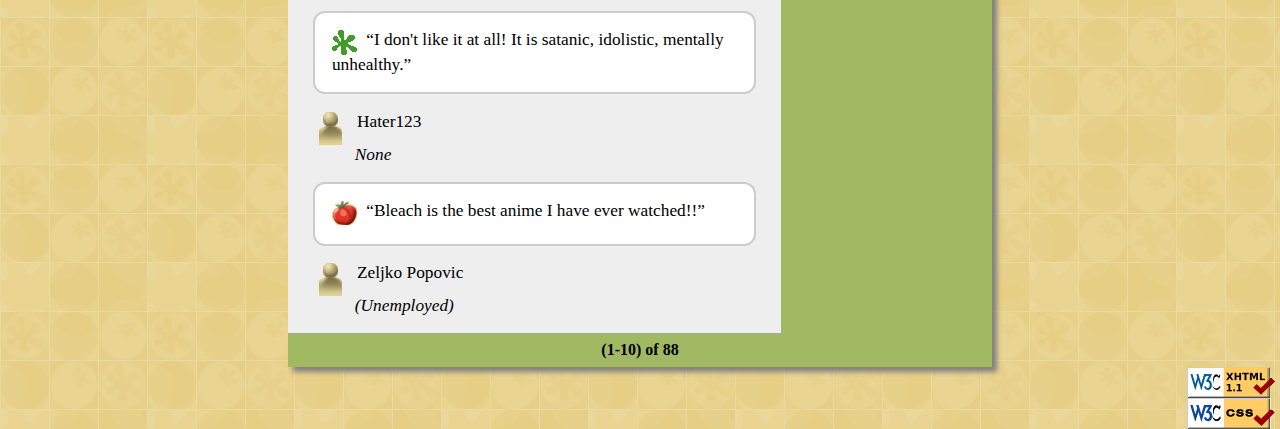
==== commit 741e439a: "Drugi domaci zadatak" ====
--- a/hw-1/movie_index.html
+++ b/hw-1/movie_index.html
@@ -37,8 +37,8 @@
               (composed by Elton John and Tim Rice) and silly, rambunctious comedy.</q>
           </p>
           <p>
-            <img src="images/critic.gif" alt="Critic" />
-            Terrence Rafferty <br />
+            <img src="images/critic.gif" alt="Critic">
+            Terrence Rafferty <br>
             <span class="publication">New Yorker</span>
           </p>
 
--- a/hw-1/movie.css
+++ b/hw-1/movie.css
@@ -92,13 +92,19 @@
 
 img{
 	margin-right: 5px;
+	vertical-align: top;
+
 }
 
 .publication{
 	
+
 	margin-left: 9%; /* Konkretno definisana vrednost, radi manjeg koplikovanja koda. 
 						P.S. Uradjeno na kraju. */
+	vertical-align: top;
 	font-style: italic;
+	
+
 }
 
 .quotebubble{
@@ -117,4 +123,5 @@
 	font-family: Georgia;
 	font-size: 13pt;
 	margin-left: 5%; 
-}+}
+
